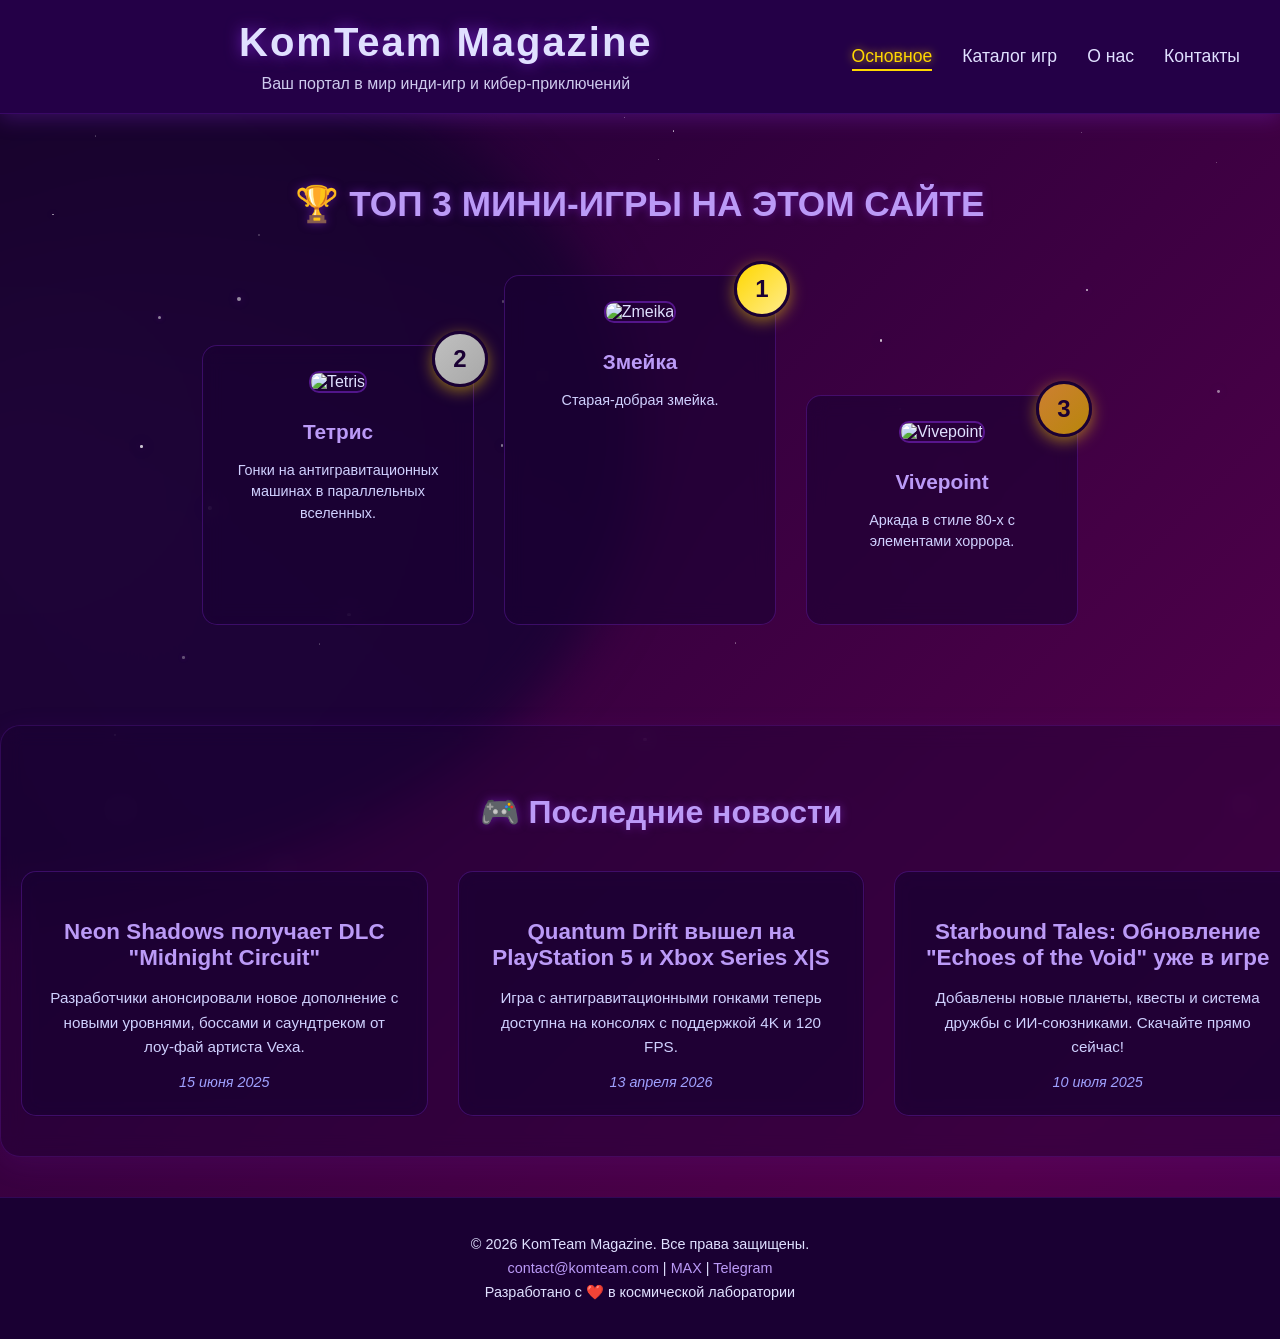
==== Index.html @ baf71449 "Рабочий сайт" ====
<!DOCTYPE html>
<html lang="ru">
<head>
  <meta charset="UTF-8">
  <meta name="viewport" content="width=device-width, initial-scale=1.0">
  <title>Каталог игр "KomTeam Magazine"</title>
  <link rel="stylesheet" href="Style.css">
</head>
<body>
  <script src="Script.js"></script>

  <!-- ГОЛОВА -->
  <header class="header">
    <div class="header-content">
      <div class="logo">
        <h1>KomTeam Magazine</h1>
        <p>Ваш портал в мир инди-игр и кибер-приключений</p>
      </div>
      <nav class="header-nav">
        <ul>
          <li><a href="Index.html" class="active">Основное</a></li>
          <li><a href="Catalog.html">Каталог игр</a></li>
          <li><a href="About.html">О нас</a></li>
          <li><a href="Contacts.html">Контакты</a></li>
        </ul>
      </nav>
    </div>
  </header>

  <!-- ТЕЛО -->
  <main class="top-games">
    <h2>🏆 ТОП 3 МИНИ-ИГРЫ НА ЭТОМ САЙТЕ</h2>
    <div class="podium">
      <!-- 2 место -->
      <div class="podium-place second">
        <a href="Tetris.html" class="game-card">
          <img src="https://avatars.mds.yandex.net/i?id=30900e1c6fa68929372cba6207be03d2_sr-5101755-images-thumbs&n=13" alt="Tetris">
          <h3>Тетрис</h3>
          <p>Гонки на антигравитационных машинах в параллельных вселенных.</p>
          <div class="place-badge">2</div>
        </a>
      </div>

      <!-- 1 место -->
      <div class="podium-place first">
        <a href="Zmeika.html" class="game-card">
          <img src="https://play-lh.googleusercontent.com/S9ZmNx5LYCj7h2IJZb0QqkXAGki6JRaMQ25ycKfrngDkNBA6jk7rM87YcAH1prV_OA" alt="Zmeika">
          <h3>Змейка</h3>
          <p>Старая-добрая змейка.</p>
          <div class="place-badge">1</div>
        </a>
      </div>

      <!-- 3 место -->
      <div class="podium-place third">
        <a href="Racing.html" class="game-card">
          <img src="https://avatars.mds.yandex.net/i?id=eee8b6e170d75a17c75a3c06ede5e44b71b957ea-5234809-images-thumbs&n=13" alt="Vivepoint">
          <h3>Vivepoint</h3>
          <p>Аркада в стиле 80-х с элементами хоррора.</p>
          <div class="place-badge">3</div>
        </a>
      </div>
    </div>
  </main>

  <!-- БЛОК НОВОСТЕЙ -->
  <section class="news">
    <h2>🎮 Последние новости</h2>
    <div class="news-grid">
      <article class="news-card">
        <h3>Neon Shadows получает DLC "Midnight Circuit"</h3>
        <p>Разработчики анонсировали новое дополнение с новыми уровнями, боссами и саундтреком от лоу-фай артиста Vexa.</p>
        <time>15 июня 2025</time>
      </article>
      <article class="news-card">
        <h3>Quantum Drift вышел на PlayStation 5 и Xbox Series X|S</h3>
        <p>Игра с антигравитационными гонками теперь доступна на консолях с поддержкой 4K и 120 FPS.</p>
        <time>13 апреля 2026</time>
      </article>
      <article class="news-card">
        <h3>Starbound Tales: Обновление "Echoes of the Void" уже в игре</h3>
        <p>Добавлены новые планеты, квесты и система дружбы с ИИ-союзниками. Скачайте прямо сейчас!</p>
        <time>10 июля 2025</time>
      </article>
    </div>
  </section>

  <!-- НОГИ -->
  <footer class="footer">
    <p>© 2026 KomTeam Magazine. Все права защищены.</p>
    <p>
      <a href="mailto:contact@komteam.com">contact@komteam.com</a> | 
      <a href="https://max.ru/komteam">MAX</a> | 
      <a href="https://telegram.com/komteam">Telegram</a>
    </p>
    <p>Разработано с ❤️ в космической лаборатории</p>
  </footer>

  <!-- Анимационные элементы фона -->
  <div class="galaxy"></div>
</body>
</html>
---- Style.css ----
body {
    margin: 0;
    padding: 0;
    height: 100vh;
    overflow-y: auto;
    font-family: 'Arial', sans-serif;
    color: #e0e0ff;
    background: linear-gradient(135deg, #1a0033, #52004b, #3a006e, #240047, #1a0033);
    background-size: 400% 400%;
    animation: cosmicGradient 18s ease infinite;
  }
  
  /* Голова */
  .header {
    background-color: #240047;
    color: #e0e0ff;
    text-align: center;
    padding: 40px 20px;
    box-shadow: 0 4px 20px rgba(138, 43, 226, 0.3);
    position: relative;
    z-index: 10;
    border-bottom: 1px solid rgba(138, 43, 226, 0.2);
  }
  
  .header h1 {
    margin: 0 0 10px 0;
    font-size: 3rem;
    text-shadow: 0 0 15px rgba(138, 43, 226, 0.7);
    letter-spacing: 2px;
  }
  
  .header p {
    margin: 0;
    font-size: 1.1rem;
    opacity: 0.9;
  }
  
  /* Тело — каталог игр */
  .catalog {
    padding: 40px 20px;
    display: grid;
    grid-template-columns: repeat(auto-fill, minmax(250px, 1fr));
    gap: 30px;
    margin-bottom: 60px;
    position: relative;
    z-index: 10;
  }
  
  .game-card {
    background-color: rgba(26, 0, 51, 0.6);
    border-radius: 15px;
    padding: 20px;
    text-align: center;
    border: 1px solid rgba(138, 43, 226, 0.3);
    backdrop-filter: blur(10px);
    transition: transform 0.3s ease, box-shadow 0.3s ease;
  }
  
  .game-card:hover {
    transform: translateY(-8px);
    box-shadow: 0 10px 30px rgba(138, 43, 226, 0.4);
  }
  
  .game-card img {
    width: 120px;
    height: 120px;
    border-radius: 10px;
    margin-bottom: 15px;
    border: 1px solid rgba(138, 43, 226, 0.4);
  }
  
  .game-card h3 {
    margin: 10px 0 5px;
    color: #bb9af7;
    font-size: 1.4rem;
  }
  
  .game-card p {
    color: #d0d0ff;
    font-size: 0.95rem;
    line-height: 1.5;
  }
  
  /* Ноги (футер) */
  .footer {
    background-color: #1a0033;
    color: #e0e0ff;
    text-align: center;
    padding: 30px 20px;
    border-top: 1px solid rgba(138, 43, 226, 0.2);
    position: relative;
    z-index: 10;
    margin-top: 40px;
  }
  
  .footer p {
    margin: 8px 0;
    font-size: 0.9rem;
  }
  
  .footer a {
    color: #bb9af7;
    text-decoration: none;
    transition: color 0.3s ease;
  }
  
  .footer a:hover {
    color: #e0e0ff;
    text-shadow: 0 0 8px rgba(138, 43, 226, 0.8);
  }
  
  /* Звёзды — случайные, мерцающие */
  .star {
    position: absolute;
    background-color: #fff;
    border-radius: 50%;
    animation: twinkle var(--duration) ease-in-out infinite;
    opacity: var(--opacity);
    box-shadow: 0 0 var(--glow) rgba(138, 43, 226, 0.8);
  }
  
  @keyframes twinkle {
    0%, 100% { opacity: var(--opacity); transform: scale(1); }
    50% { opacity: 0; transform: scale(0.8); }
  }
  
  /* Галактика */
  .galaxy {
    position: absolute;
    bottom: -100px;
    left: 50%;
    transform: translateX(-50%);
    width: 400px;
    height: 200px;
    background: radial-gradient(ellipse, rgba(138, 43, 226, 0.2), transparent 70%);
    border-radius: 50%;
    filter: blur(25px);
    z-index: -1;
    animation: drift 30s linear infinite;
  }
  
  @keyframes drift {
    0% { transform: translateX(-50%) translateY(0); }
    100% { transform: translateX(-50%) translateY(20px); }
  }

  /* БЛОК НОВОСТЕЙ */
.news {
    padding: 60px 20px;
    background-color: rgba(26, 0, 51, 0.4);
    margin: 0 auto;
    max-width: 1200px;
    border-radius: 20px;
    margin-top: 40px;
    margin-bottom: 40px;
    backdrop-filter: blur(10px);
    border: 1px solid rgba(138, 43, 226, 0.2);
    box-shadow: 0 8px 30px rgba(138, 43, 226, 0.1);
    position: relative;
    z-index: 10;
  }
  
  .news h2 {
    text-align: center;
    color: #bb9af7;
    margin-bottom: 30px;
    font-size: 2rem;
    text-shadow: 0 0 10px rgba(138, 43, 226, 0.5);
  }
  
  .news-grid {
    display: grid;
    grid-template-columns: repeat(auto-fill, minmax(300px, 1fr));
    gap: 25px;
  }
  
  .news-card {
    background-color: rgba(26, 0, 51, 0.7);
    border-radius: 15px;
    padding: 20px;
    border: 1px solid rgba(138, 43, 226, 0.3);
    transition: transform 0.3s ease, box-shadow 0.3s ease;
    backdrop-filter: blur(8px);
  }
  
  .news-card:hover {
    transform: translateY(-6px);
    box-shadow: 0 10px 25px rgba(138, 43, 226, 0.3);
  }
  
  .news-card h3 {
    color: #bb9af7;
    margin-bottom: 12px;
    font-size: 1.3rem;
  }
  
  .news-card p {
    color: #d0d0ff;
    font-size: 0.95rem;
    line-height: 1.6;
    margin-bottom: 12px;
  }
  
  .news-card time {
    display: block;
    font-size: 0.85rem;
    color: #9ca8c2;
    font-style: italic;
  }

  .top-games {
    padding: 40px 20px;
    text-align: center;
    position: relative;
    z-index: 10;
}

.top-games h2 {
    color: #bb9af7;
    margin-bottom: 50px;
    font-size: 2.2rem;
    text-shadow: 0 0 10px rgba(138, 43, 226, 0.5);
}

/* Пьедестал */
.podium {
    display: flex;
    justify-content: center;
    align-items: flex-end;
    gap: 30px;
    max-width: 1000px;
    margin: 0 auto;
}

.podium-place {
    display: flex;
    flex-direction: column;
    align-items: center;
    transition: transform 0.3s ease;
}

.podium-place:hover {
    transform: scale(1.05);
}

/* Стили для мест на пьедестале */
.first {
    height: 350px;
    order: 2;
}

.second {
    height: 280px;
    order: 1;
}

.third {
    height: 230px;
    order: 3;
}

/* Карточка игры на пьедестале */
.podium-place .game-card {
    background-color: rgba(26, 0, 51, 0.6);
    border-radius: 15px;
    padding: 25px;
    text-align: center;
    border: 1px solid rgba(138, 43, 226, 0.3);
    backdrop-filter: blur(10px);
    transition: all 0.3s ease;
    width: 220px;
    position: relative;
    text-decoration: none;
    color: #e0e0ff;
    display: block;
}

.podium-place .game-card:hover {
    box-shadow: 0 15px 40px rgba(138, 43, 226, 0.5);
    transform: translateY(-10px);
}

.podium-place .game-card img {
    width: 100px;
    height: 100px;
    border-radius: 10px;
    margin-bottom: 15px;
    border: 2px solid rgba(138, 43, 226, 0.5);
    object-fit: cover;
}

.podium-place .game-card h3 {
    margin: 10px 0 5px;
    color: #bb9af7;
    font-size: 1.3rem;
}

.podium-place .game-card p {
    color: #d0d0ff;
    font-size: 0.9rem;
    line-height: 1.5;
    margin-bottom: 15px;
}

/* Медаль места */
.place-badge {
    position: absolute;
    top: -15px;
    right: -15px;
    width: 50px;
    height: 50px;
    background: linear-gradient(135deg, #ffd700, #ffb900);
    border-radius: 50%;
    display: flex;
    align-items: center;
    justify-content: center;
    font-weight: bold;
    font-size: 1.5rem;
    color: #1a0033;
    border: 3px solid #1a0033;
    box-shadow: 0 4px 15px rgba(255, 215, 0, 0.5);
}

.first .place-badge {
    background: linear-gradient(135deg, #ffd700, #ffec8b);
}

.second .place-badge {
    background: linear-gradient(135deg, #c0c0c0, #a8a8a8);
    color: #1a0033;
}

.third .place-badge {
    background: linear-gradient(135deg, #cd7f32, #b8860b);
}

/* Обновлённый стиль для шапки */
.header {
  background-color: #240047;
  color: #e0e0ff;
  padding: 20px 40px;
  box-shadow: 0 4px 20px rgba(138, 43, 226, 0.3);
  position: relative;
  z-index: 10;
  border-bottom: 1px solid rgba(138, 43, 226, 0.2);
}

.header-content {
  display: flex;
  justify-content: space-between;
  align-items: center;
  max-width: 1200px;
  margin: 0 auto;
}

.logo {
  flex: 1;
}

.header h1 {
  margin: 0 0 10px 0;
  font-size: 2.5rem;
  text-shadow: 0 0 15px rgba(138, 43, 226, 0.7);
  letter-spacing: 2px;
}

.header p {
  margin: 0;
  font-size: 1rem;
  opacity: 0.9;
}

/* Стиль для навигационного меню */
.header-nav ul {
  list-style: none;
  padding: 0;
  margin: 0;
  display: flex;
  gap: 30px;
}

.header-nav li {
  position: relative;
}

.header-nav a {
  color: #e0e0ff;
  text-decoration: none;
  font-size: 1.1rem;
  font-weight: 500;
  transition: color 0.3s ease;
  padding: 5px 0;
  position: relative;
}

.header-nav a:hover {
  color: #bb9af7;
  text-shadow: 0 0 8px rgba(138, 43, 226, 0.5);
}

.header-nav a::after {
  content: '';
  position: absolute;
  bottom: 0;
  left: 0;
  width: 0;
  height: 2px;
  background-color: #bb9af7;
  transition: width 0.3s ease;
}

.header-nav a:hover::after {
  width: 100%;
}

/* === О НАС === */
.about {
  padding: 60px 20px;
  max-width: 1200px;
  margin: 0 auto;
  position: relative;
  z-index: 10;
}
.about-title {
  text-align: center;
  color: #bb9af7;
  font-size: 2.4rem;
  margin-bottom: 40px;
  text-shadow: 0 0 15px rgba(138, 43, 226, 0.5);
}

/* Glass-эффект */
.glass {
  background: rgba(26, 0, 51, 0.55);
  border: 1px solid rgba(138, 43, 226, 0.25);
  backdrop-filter: blur(12px);
  border-radius: 20px;
  box-shadow: 0 8px 32px rgba(138, 43, 226, 0.15);
  transition: transform .3s ease, box-shadow .3s ease;
}
.glass:hover {
  transform: translateY(-5px);
  box-shadow: 0 12px 40px rgba(138, 43, 226, 0.25);
}

/* Вводный абзац */
.about-intro {
  font-size: 1.15rem;
  line-height: 1.8;
  text-align: center;
  max-width: 800px;
  margin: 0 auto 60px;
  padding: 30px;
}

/* Ценности */
.about-values h3,
.about-team h3,
.about-stats h3 {
  text-align: center;
  color: #bb9af7;
  font-size: 1.8rem;
  margin-bottom: 30px;
  text-shadow: 0 0 10px rgba(138, 43, 226, 0.4);
}
.values-grid {
  display: grid;
  grid-template-columns: repeat(auto-fit, minmax(250px, 1fr));
  gap: 25px;
  margin-bottom: 60px;
}
.value-card {
  padding: 25px;
  text-align: center;
}
.value-card h4 {
  color: #ffd700;
  margin: 0 0 10px;
  font-size: 1.3rem;
}
.value-card p {
  color: #e0e0ff;
  font-size: 0.95rem;
  line-height: 1.6;
}

/* Команда */
.team-grid {
  display: flex;
  flex-wrap: wrap;
  justify-content: center;
  gap: 35px;
  margin-bottom: 60px;
}
.team-member {
  width: 260px;
  text-align: center;
  padding: 25px;
}
.team-member img {
  width: 120px;
  height: 120px;
  border-radius: 50%;
  border: 3px solid rgba(138, 43, 226, 0.5);
  margin-bottom: 15px;
  object-fit: cover;
  transition: transform .3s ease;
}
.team-member:hover img {
  transform: scale(1.05);
}
.team-member figcaption {
  color: #e0e0ff;
}
.team-member strong {
  display: block;
  color: #bb9af7;
  margin-bottom: 8px;
  font-size: 1.15rem;
}
.team-member span {
  font-size: 0.9rem;
  line-height: 1.5;
}

/* Статистика */
.about-stats {
  padding: 40px;
  text-align: center;
}
.stats-list {
  list-style: none;
  padding: 0;
  margin: 0;
  display: flex;
  flex-wrap: wrap;
  justify-content: center;
  gap: 30px;
}
.stats-list li {
  flex: 1 1 200px;
  font-size: 1.1rem;
  color: #e0e0ff;
}
.stats-list span {
  display: block;
  font-size: 2.2rem;
  font-weight: 700;
  color: #ffd700;
  text-shadow: 0 0 10px rgba(255, 215, 0, 0.6);
}

/* Подсветка активного пункта меню */
.header-nav a.active {
  color: #ffd700;
  text-shadow: 0 0 8px rgba(255, 215, 0, 0.7);
}
.header-nav a.active::after {
  width: 100%;
  background-color: #ffd700;
}

/* === КОНТАКТЫ === */
.contacts {
  padding: 60px 20px;
  max-width: 1200px;
  margin: 0 auto;
  position: relative;
  z-index: 10;
}

.contacts-title {
  text-align: center;
  color: #bb9af7;
  font-size: 2.4rem;
  margin-bottom: 40px;
  text-shadow: 0 0 15px rgba(138, 43, 226, 0.5);
}

/* === БЛОК С КАНАЛАМИ (грид) === */
.channels-grid {
  display: grid;
  grid-template-columns: repeat(auto-fit, minmax(240px, 1fr));
  gap: 40px;
  margin-bottom: 50px; /* Отступ снизу — ключевой! */
  padding: 0 10px;
}

.channel-card {
  background: rgba(26, 0, 51, 0.55);
  border: 1px solid rgba(138, 43, 226, 0.25);
  backdrop-filter: blur(12px);
  border-radius: 20px;
  box-shadow: 0 8px 32px rgba(138, 43, 226, 0.15);
  transition: box-shadow 0.3s ease;
  display: flex;
  flex-direction: column;
  align-items: center;
  padding: 30px;
  color: #e0e0ff;
  text-decoration: none;
  text-align: center;
  height: 100%;
  justify-content: center;
  margin: 0;
  box-sizing: border-box;
}

.channel-card:hover {
  transform: translateY(-5px);
  box-shadow: 0 12px 40px rgba(138, 43, 226, 0.25);
}

.channel-card .icon {
  width: 56px;
  height: 56px;
  margin-bottom: 16px;
  background-size: contain;
  background-repeat: no-repeat;
  background-position: center;
}

/* === БЛОК КАНАЛОВ === */
.channels-grid {
  display: grid;
  grid-template-columns: repeat(auto-fit, minmax(240px, 1fr));
  gap: 40px;
  margin-bottom: 50px;
  padding: 0 10px;
}

.channel-card {
  background: rgba(26, 0, 51, 0.55);
  border: 1px solid rgba(138, 43, 226, 0.25);
  backdrop-filter: blur(12px);
  border-radius: 20px;
  box-shadow: 0 8px 32px rgba(138, 43, 226, 0.15);
  transition: box-shadow 0.3s ease;
  display: flex;
  flex-direction: column;
  align-items: center;
  padding: 30px;
  color: #e0e0ff;
  text-decoration: none;
  text-align: center;
  height: 100%;
  justify-content: center;
  margin: 0;
  box-sizing: border-box;
}

.channel-card:hover {
  transform: translateY(-5px);
  box-shadow: 0 12px 40px rgba(138, 43, 226, 0.25);
}

/* === ИКОНКИ КАНАЛОВ — УНИКАЛЬНЫЕ SVG ЛОГОТИПЫ === */

.channel-card.telegram .icon {
  width: 60px;
  height: 60px;
  margin-bottom: 16px;
  background-image: url("data:image/svg+xml,%3Csvg xmlns='http://www.w3.org/2000/svg' viewBox='0 0 24 24' fill='%2300bfff'%3E%3Cpath d='M12 2C6.48 2 2 6.48 2 12s4.48 10 10 10 10-4.48 10-10S17.52 2 12 2zm4.64 6.8c-.15 1.58-.8 5.6-1.13 7.44-.14.8-.42 1.05-.7 1.08-.6.06-1.05-.38-1.62-.76-1.6-1.04-2.4-1.52-3.9-2.48-1.04-.66.18-1.02 1.44-3.22.4-.7.2-1.3-.02-1.7-.5-.9-1.96-2.04-2.7-2.6-.32-.26-.8-.68-.6-.96.2-.28 1.04-.06 1.48.04.6.14 1.36.58 3.6 2.38 1.92 1.4 2.6 2.24 2.86 2.96.06.16.1.4-.14.58z'/%3E%3C/svg%3E");
  background-size: contain;
  background-repeat: no-repeat;
  background-position: center;
}

.channel-card.email .icon {
  width: 60px;
  height: 60px;
  margin-bottom: 16px;
  background-image: url("data:image/svg+xml,%3Csvg xmlns='http://www.w3.org/2000/svg' viewBox='0 0 24 24' fill='%23ffd700'%3E%3Cpath d='M20 4H4c-1.1 0-2 .9-2 2v12c0 1.1.9 2 2 2h16c1.1 0 2-.9 2-2V6c0-1.1-.9-2-2-2zm0 4l-8 5-8-5V6l8 5 8-5v2z'/%3E%3C/svg%3E");
  background-size: contain;
  background-repeat: no-repeat;
  background-position: center;
}

.channel-card.max .icon {
  width: 60px;
  height: 60px;
  margin-bottom: 16px;
  background-image: url("data:image/svg+xml,%3Csvg xmlns='http://www.w3.org/2000/svg' viewBox='0 0 24 24' fill='%23ff4d4d'%3E%3Cpath d='M12 2C6.48 2 2 6.48 2 12s4.48 10 10 10 10-4.48 10-10S17.52 2 12 2zm-2 15l-5-5 1.41-1.41L10 14.17l7.59-7.59L19 8l-9 9z'/%3E%3C/svg%3E");
  background-size: contain;
  background-repeat: no-repeat;
  background-position: center;
}

/* === ДОПОЛНИТЕЛЬНО: ДОБАВИМ ИКОНКИ ДЛЯ ДРУГИХ КАНАЛОВ (если понадобятся) === */
.channel-card.instagram .icon {
  width: 60px;
  height: 60px;
  margin-bottom: 16px;
  background-image: url("data:image/svg+xml,%3Csvg xmlns='http://www.w3.org/2000/svg' viewBox='0 0 24 24' fill='%23e1306c'%3E%3Cpath d='M12 2.163c3.204 0 3.584.012 4.85.07 3.252.148 4.771 1.691 4.919 4.919.058 1.265.069 1.645.069 4.849 0 3.205-.012 3.584-.069 4.849-.149 3.225-1.664 4.771-4.919 4.919-1.266.058-1.644.07-4.85.07-3.204 0-3.584-.012-4.849-.07-3.26-.149-4.771-1.699-4.919-4.92-.058-1.265-.07-1.644-.07-4.849 0-3.204.013-3.583.07-4.849.149-3.227 1.664-4.771 4.919-4.919 1.266-.057 1.645-.069 4.849-.069zm0-2.163c-3.259 0-3.667.014-4.947.072-4.358.2-6.78 2.618-6.98 6.98-.059 1.281-.073 1.689-.073 4.948 0 3.259.014 3.668.072 4.948.2 4.358 2.618 6.78 6.98 6.98 1.281.058 1.689.072 4.948.072 3.259 0 3.668-.014 4.948-.072 4.354-.2 6.782-2.618 6.979-6.98.059-1.28.073-1.689.073-4.948 0-3.259-.014-3.667-.072-4.947-.196-4.354-2.617-6.78-6.979-6.98-1.281-.059-1.69-.073-4.949-.073zm0 5.838c-3.403 0-6.162 2.759-6.162 6.162s2.759 6.163 6.162 6.163 6.162-2.759 6.162-6.163c0-3.403-2.759-6.162-6.162-6.162zm0 10.162c-2.209 0-4-1.79-4-4 0-2.209 1.791-4 4-4s4 1.791 4 4c0 2.21-1.791 4-4 4zm6.406-11.845c-.796 0-1.441.645-1.441 1.44s.645 1.44 1.441 1.44c.795 0 1.439-.645 1.439-1.44s-.644-1.44-1.439-1.44z'/%3E%3C/svg%3E");
  background-size: contain;
  background-repeat: no-repeat;
  background-position: center;
}

/* === БЛОК ФОРМЫ ОБРАТНОЙ СВЯЗИ === */
.contacts-form {
  max-width: 600px;
  margin: 0 auto; /* Центрируем */
  padding: 30px;
  background: rgba(26, 0, 51, 0.55);
  border: 1px solid rgba(138, 43, 226, 0.25);
  backdrop-filter: blur(12px);
  border-radius: 20px;
  box-shadow: 0 8px 32px rgba(138, 43, 226, 0.15);
  transition: box-shadow 0.3s ease;
  margin-top: 50px; /* ✅ КЛЮЧЕВОЙ ОТСТУП СВЕРХУ */
  margin-bottom: 50px; /* ✅ КЛЮЧЕВОЙ ОТСТУП СНИЗУ */
}

.contacts-form label {
  display: block;
  margin-bottom: 15px;
  color: #e0e0ff;
  font-size: 0.95rem;
}

.contacts-form input,
.contacts-form select,
.contacts-form textarea {
  width: 100%;
  padding: 10px 12px;
  margin-top: 6px;
  border: 1px solid rgba(138, 43, 226, 0.4);
  border-radius: 8px;
  background: rgba(26, 0, 51, 0.4);
  color: #fff;
  font-family: inherit;
  font-size: 1rem;
  transition: border-color 0.3s ease;
}

.contacts-form input:focus,
.contacts-form select:focus,
.contacts-form textarea:focus {
  outline: none;
  border-color: #bb9af7;
  box-shadow: 0 0 8px rgba(138, 43, 226, 0.6);
}

.submit-btn {
  display: inline-flex;
  align-items: center;
  gap: 8px;
  padding: 12px 28px;
  background: linear-gradient(90deg, #8a2be2 0%, #bb9af7 100%);
  border: none;
  border-radius: 30px;
  color: #fff;
  font-weight: 600;
  font-size: 1rem;
  cursor: pointer;
  transition: transform 0.3s ease, box-shadow 0.3s ease;
}

.submit-btn:hover {
  transform: translateY(-2px);
  box-shadow: 0 8px 20px rgba(138, 43, 226, 0.4);
}

.form-status {
  margin-top: 15px;
  font-size: 0.9rem;
  color: #ffd700;
}

/* === БЛОК РЕКВИЗИТОВ === */
.contacts-details {
  max-width: 600px;
  margin: 0 auto;
  padding: 30px;
  background: rgba(26, 0, 51, 0.55);
  border: 1px solid rgba(138, 43, 226, 0.25);
  backdrop-filter: blur(12px);
  border-radius: 20px;
  box-shadow: 0 8px 32px rgba(138, 43, 226, 0.15);
  transition: box-shadow 0.3s ease;
  margin-top: 50px; /* ✅ КЛЮЧЕВОЙ ОТСТУП СВЕРХУ */
  margin-bottom: 40px; /* ✅ Отступ снизу */
}

.contacts-details:hover {
  transform: translateY(-5px);
  box-shadow: 0 12px 40px rgba(138, 43, 226, 0.25);
}

.contacts-details address {
  color: #e0e0ff;
  font-style: normal;
  line-height: 1.7;
}

.contacts-details a {
  color: #bb9af7;
  text-decoration: none;
}

.contacts-details a:hover {
  text-decoration: underline;
}

/* === ОБЩИЙ ПЕРЕХОД ДЛЯ ВСЕХ ИНТЕРАКТИВНЫХ ЭЛЕМЕНТОВ === */
.channel-card,
.contacts-form,
.contacts-details {
  transition: transform 0.3s cubic-bezier(0.25, 0.46, 0.45, 0.94), 
              box-shadow 0.3s cubic-bezier(0.25, 0.46, 0.45, 0.94);
  /* 
     cubic-bezier(0.25, 0.46, 0.45, 0.94) — это "ease-in-out" с лёгким "bounce"
     более плавный и современный, чем просто "ease" или "linear"
  */
}

/* === ЭФФЕКТ НАВЕДЕНИЯ — ЕДИНЫЙ ДЛЯ ВСЕХ === */
.channel-card:hover,
.contacts-form:hover,
.contacts-details:hover {
  transform: translateY(-5px);
  box-shadow: 0 12px 40px rgba(138, 43, 226, 0.25);
}

/* === ОСТАЛЬНЫЕ СТИЛИ (без дублирования transition) === */
.channel-card {
  background: rgba(26, 0, 51, 0.55);
  border: 1px solid rgba(138, 43, 226, 0.25);
  backdrop-filter: blur(12px);
  border-radius: 20px;
  box-shadow: 0 8px 32px rgba(138, 43, 226, 0.15);
  display: flex;
  flex-direction: column;
  align-items: center;
  padding: 30px;
  color: #e0e0ff;
  text-decoration: none;
  text-align: center;
  height: 100%;
  justify-content: center;
  margin: 0;
  box-sizing: border-box;
}

.contacts-form,
.contacts-details {
  max-width: 600px;
  margin: 0 auto;
  padding: 30px;
  background: rgba(26, 0, 51, 0.55);
  border: 1px solid rgba(138, 43, 226, 0.25);
  backdrop-filter: blur(12px);
  border-radius: 20px;
  box-shadow: 0 8px 32px rgba(138, 43, 226, 0.15);
  color: #e0e0ff;
}

.contacts-form {
  margin-top: 50px;
  margin-bottom: 50px;
}

.contacts-details {
  margin-top: 50px;
  margin-bottom: 40px;
}

/* === КАТАЛОГ ИГР === */
.catalog {
  padding: 60px 20px;
  display: flex;
  flex-direction: column;
  align-items: center;
  margin-bottom: 60px;
  position: relative;
  z-index: 10;
}

.catalog h2 {
  color: #bb9af7;
  margin-bottom: 20px;
  font-size: 2.5rem;
  text-shadow: 0 0 10px rgba(138, 43, 226, 0.5);
}

.catalog-intro {
  text-align: center;
  max-width: 800px;
  margin-bottom: 50px;
  font-size: 1.1rem;
  color: #d0d0ff;
  line-height: 1.7;
}

/* ФИЛЬТРЫ */
.filters {
  display: flex;
  flex-wrap: wrap;
  justify-content: center;
  gap: 20px;
  margin-bottom: 50px;
  padding: 20px;
  background: rgba(26, 0, 51, 0.5);
  border-radius: 15px;
  border: 1px solid rgba(138, 43, 226, 0.2);
  backdrop-filter: blur(10px);
}

.filters label {
  color: #e0e0ff;
  font-size: 0.95rem;
  margin-bottom: 5px;
  white-space: nowrap;
}

.filters select,
.filters button {
  padding: 8px 12px;
  border-radius: 8px;
  border: 1px solid rgba(138, 43, 226, 0.4);
  background: rgba(26, 0, 51, 0.4);
  color: #e0e0ff;
  font-size: 0.95rem;
  cursor: pointer;
  transition: all 0.3s ease;
}

.filters select:focus,
.filters button:focus {
  outline: none;
  border-color: #bb9af7;
  box-shadow: 0 0 8px rgba(138, 43, 226, 0.6);
}

.filters button {
  background: linear-gradient(90deg, #8a2be2, #bb9af7);
  color: white;
  border: none;
  font-weight: 600;
  padding: 8px 20px;
  transition: transform 0.2s ease;
}

.filters button:hover {
  transform: translateY(-2px);
  box-shadow: 0 5px 15px rgba(138, 43, 226, 0.4);
}

/* СЕТКА ИГР */
.games-grid {
  display: grid;
  grid-template-columns: repeat(auto-fill, minmax(250px, 1fr));
  gap: 30px;
  margin-bottom: 60px;
  width: 100%;
  max-width: 1400px;
}

/* Карточка игры (обновлённая) */
.game-card {
  background-color: rgba(26, 0, 51, 0.6);
  border-radius: 15px;
  padding: 20px;
  text-align: center;
  border: 1px solid rgba(138, 43, 226, 0.3);
  backdrop-filter: blur(10px);
  transition: transform 0.3s ease, box-shadow 0.3s ease;
  text-decoration: none;
  color: #e0e0ff;
  display: flex;
  flex-direction: column;
  align-items: center;
  height: 100%;
}

.game-card:hover {
  transform: translateY(-8px);
  box-shadow: 0 10px 30px rgba(138, 43, 226, 0.4);
}

.game-card img {
  width: 120px;
  height: 120px;
  border-radius: 10px;
  margin-bottom: 15px;
  border: 1px solid rgba(138, 43, 226, 0.4);
  object-fit: cover;
}

.game-card h3 {
  margin: 10px 0 5px;
  color: #bb9af7;
  font-size: 1.4rem;
  line-height: 1.3;
}

.game-card p {
  color: #d0d0ff;
  font-size: 0.95rem;
  line-height: 1.5;
  margin-bottom: 15px;
}

.game-meta {
  display: flex;
  flex-wrap: wrap;
  justify-content: center;
  gap: 10px;
  margin-top: auto;
}

.game-meta span {
  font-size: 0.8rem;
  padding: 4px 8px;
  border-radius: 12px;
  background: rgba(138, 43, 226, 0.2);
  color: #bb9af7;
  border: 1px solid rgba(138, 43, 226, 0.3);
}

.game-meta .genre {
  background: rgba(255, 215, 0, 0.15);
  color: #ffd700;
  border-color: rgba(255, 215, 0, 0.3);
}

.game-meta .platform {
  background: rgba(72, 187, 120, 0.15);
  color: #48bb78;
  border-color: rgba(72, 187, 120, 0.3);
}

/* ПАГИНАЦИЯ */
.pagination {
  display: flex;
  gap: 8px;
  margin-bottom: 60px;
  flex-wrap: wrap;
  justify-content: center;
}

.page-btn {
  width: 40px;
  height: 40px;
  border: none;
  border-radius: 8px;
  background: rgba(26, 0, 51, 0.6);
  color: #d0d0ff;
  font-size: 1rem;
  cursor: pointer;
  transition: all 0.3s ease;
  border: 1px solid rgba(138, 43, 226, 0.3);
}

.page-btn:hover {
  background: rgba(138, 43, 226, 0.3);
  transform: translateY(-2px);
}

.page-btn.active {
  background: linear-gradient(90deg, #8a2be2, #bb9af7);
  color: white;
  box-shadow: 0 0 12px rgba(138, 43, 226, 0.5);
}

.page-btn:disabled {
  opacity: 0.5;
  cursor: not-allowed;
}

/* НОВОСТИ */
.news {
  padding: 40px 20px;
  width: 100%;
  max-width: 1400px;
  margin-top: 60px;
}

.news h2 {
  color: #bb9af7;
  text-align: center;
  margin-bottom: 40px;
  font-size: 2rem;
  text-shadow: 0 0 10px rgba(138, 43, 226, 0.5);
}

.news-grid {
  display: grid;
  grid-template-columns: repeat(auto-fit, minmax(300px, 1fr));
  gap: 30px;
}

.news-card {
  background: rgba(26, 0, 51, 0.6);
  border-radius: 15px;
  padding: 25px;
  border: 1px solid rgba(138, 43, 226, 0.3);
  backdrop-filter: blur(10px);
  transition: transform 0.3s ease, box-shadow 0.3s ease;
  color: #e0e0ff;
  text-align: center;
}

.news-card:hover {
  transform: translateY(-5px);
  box-shadow: 0 10px 25px rgba(138, 43, 226, 0.3);
}

.news-card h3 {
  color: #bb9af7;
  margin-bottom: 12px;
  font-size: 1.4rem;
}

.news-card p {
  color: #d0d0ff;
  margin-bottom: 15px;
  line-height: 1.6;
}

.news-card time {
  font-size: 0.9rem;
  color: #a0a0ff;
  font-style: italic;
}

/* ФОН — ГАЛАКТИКА (анимация) */
.galaxy {
  position: fixed;
  top: 0;
  left: 0;
  width: 100%;
  height: 100%;
  z-index: -1;
  background: linear-gradient(135deg, #0a0015, #1a0033);
  overflow: hidden;
  pointer-events: none;
}

.galaxy::before {
  content: '';
  position: absolute;
  top: 50%;
  left: 50%;
  width: 2000px;
  height: 2000px;
  background: radial-gradient(circle, rgba(138, 43, 226, 0.1) 0%, transparent 70%);
  transform: translate(-50%, -50%);
  animation: pulse 8s infinite alternate;
}

.galaxy::after {
  content: '';
  position: absolute;
  top: 0;
  left: 0;
  width: 100%;
  height: 100%;
  background: url('data:image/svg+xml;utf8,<svg xmlns="http://www.w3.org/2000/svg" width="100" height="100" viewBox="0 0 100 100"><circle cx="50" cy="50" r="1" fill="%23bb9af7" opacity="0.6"/></svg>') repeat;
  opacity: 0.3;
  animation: starTwinkle 3s infinite;
}

@keyframes pulse {
  0% { transform: translate(-50%, -50%) scale(0.8); opacity: 0.4; }
  100% { transform: translate(-50%, -50%) scale(1.2); opacity: 0.8; }
}

@keyframes starTwinkle {
  0%, 100% { opacity: 0.2; }
  50% { opacity: 0.8; }
}

/* АДАПТИВНОСТЬ */
@media (max-width: 768px) {
  .catalog h2 { font-size: 2rem; }
  .catalog-intro { font-size: 1rem; }
  .filters { flex-direction: column; align-items: stretch; gap: 15px; }
  .games-grid { grid-template-columns: repeat(auto-fill, minmax(200px, 1fr)); }
  .game-card img { width: 100px; height: 100px; }
  .game-card h3 { font-size: 1.2rem; }
  .pagination { justify-content: center; }
  .page-btn { width: 35px; height: 35px; font-size: 0.9rem; }
  .news-grid { grid-template-columns: 1fr; }
  .news-card { padding: 20px; }
}

@media (max-width: 480px) {
  .header-content { flex-direction: column; text-align: center; }
  .header-nav ul { flex-wrap: wrap; justify-content: center; }
  .header-nav ul li { margin: 5px; }
  .catalog { padding: 40px 15px; }
  .games-grid { gap: 20px; }
  .game-card { padding: 15px; }
  .game-card h3 { font-size: 1.1rem; }
  .game-meta { gap: 5px; }
  .game-meta span { font-size: 0.7rem; padding: 3px 6px; }
  .news h2 { font-size: 1.7rem; }
  .news-card h3 { font-size: 1.2rem; }
}

.contacts-channels h3 {
  text-align: center;
  margin: 10 0 20px 0; /* Убираем стандартные отступы и добавляем отступ снизу */
  color: #e0e0ff;
  font-size: 1.5rem;
  font-weight: 600;
}

/* Блок с отзывами пользователей */
.contacts-reviews {
  max-width: 1000px;
  margin: 50px auto;
  padding: 30px;
  background: rgba(26, 0, 51, 0.55);
  border: 1px solid rgba(138, 43, 226, 0.25);
  backdrop-filter: blur(12px);
  border-radius: 20px;
  box-shadow: 0 8px 32px rgba(138, 43, 226, 0.15);
  color: #e0e0ff;
}

.contacts-reviews h3 {
  text-align: center;
  margin-bottom: 30px;
  font-size: 1.8rem;
  color: #bb9af7;
  text-shadow: 0 0 10px rgba(138, 43, 226, 0.4);
}

.reviews-grid {
  display: grid;
  grid-template-columns: repeat(auto-fit, minmax(280px, 1fr));
  gap: 25px;
}

.review-card {
  background: rgba(26, 0, 51, 0.7);
  border-radius: 12px;
  padding: 20px;
  border: 1px solid rgba(138, 43, 226, 0.2);
  transition: transform 0.3s ease, box-shadow 0.3s ease;
}

.review-card:hover {
  transform: translateY(-5px);
  box-shadow: 0 10px 25px rgba(138, 43, 226, 0.2);
}

.review-header {
  display: flex;
  justify-content: space-between;
  margin-bottom: 10px;
  font-size: 0.9rem;
}

.review-author {
  font-weight: 600;
  color: #bb9af7;
}

.review-date {
  color: #a0a0ff;
  font-style: italic;
}

.review-rating {
  color: #ffd700;
  font-size: 1.2rem;
  margin-bottom: 12px;
}

.review-text {
  font-size: 0.95rem;
  line-height: 1.6;
  color: #e0e0ff;
}

/* Адаптивность для блока отзывов */
@media (max-width: 768px) {
  .reviews-grid {
    grid-template-columns: 1fr;
  }
}

.filters label {
  display: flex;
  align-items: center; /* Вертикальное выравнивание */
  justify-content: center; /* Горизонтальное выравнивание */
}
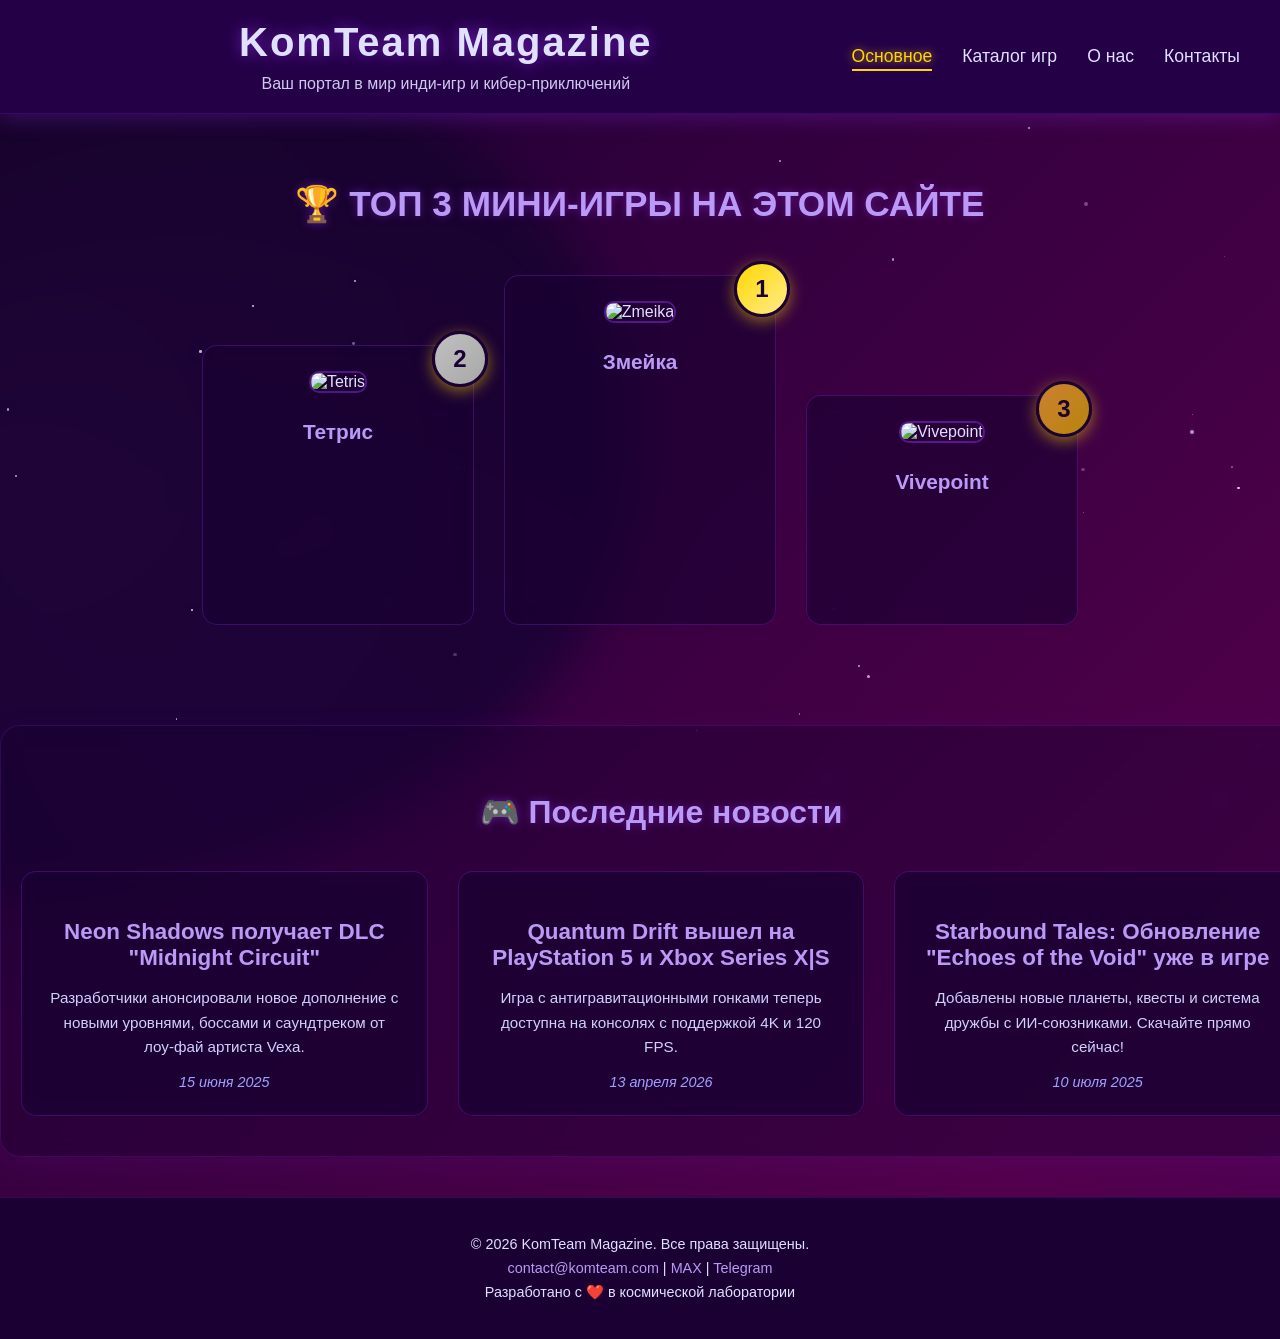
==== commit 1f7b9864: "Обновление основной страницы" ====
--- a/Index.html
+++ b/Index.html
@@ -36,7 +36,6 @@
         <a href="Tetris.html" class="game-card">
           <img src="https://avatars.mds.yandex.net/i?id=30900e1c6fa68929372cba6207be03d2_sr-5101755-images-thumbs&n=13" alt="Tetris">
           <h3>Тетрис</h3>
-          <p>Гонки на антигравитационных машинах в параллельных вселенных.</p>
           <div class="place-badge">2</div>
         </a>
       </div>
@@ -46,7 +45,6 @@
         <a href="Zmeika.html" class="game-card">
           <img src="https://play-lh.googleusercontent.com/S9ZmNx5LYCj7h2IJZb0QqkXAGki6JRaMQ25ycKfrngDkNBA6jk7rM87YcAH1prV_OA" alt="Zmeika">
           <h3>Змейка</h3>
-          <p>Старая-добрая змейка.</p>
           <div class="place-badge">1</div>
         </a>
       </div>
@@ -56,7 +54,6 @@
         <a href="Racing.html" class="game-card">
           <img src="https://avatars.mds.yandex.net/i?id=eee8b6e170d75a17c75a3c06ede5e44b71b957ea-5234809-images-thumbs&n=13" alt="Vivepoint">
           <h3>Vivepoint</h3>
-          <p>Аркада в стиле 80-х с элементами хоррора.</p>
           <div class="place-badge">3</div>
         </a>
       </div>
